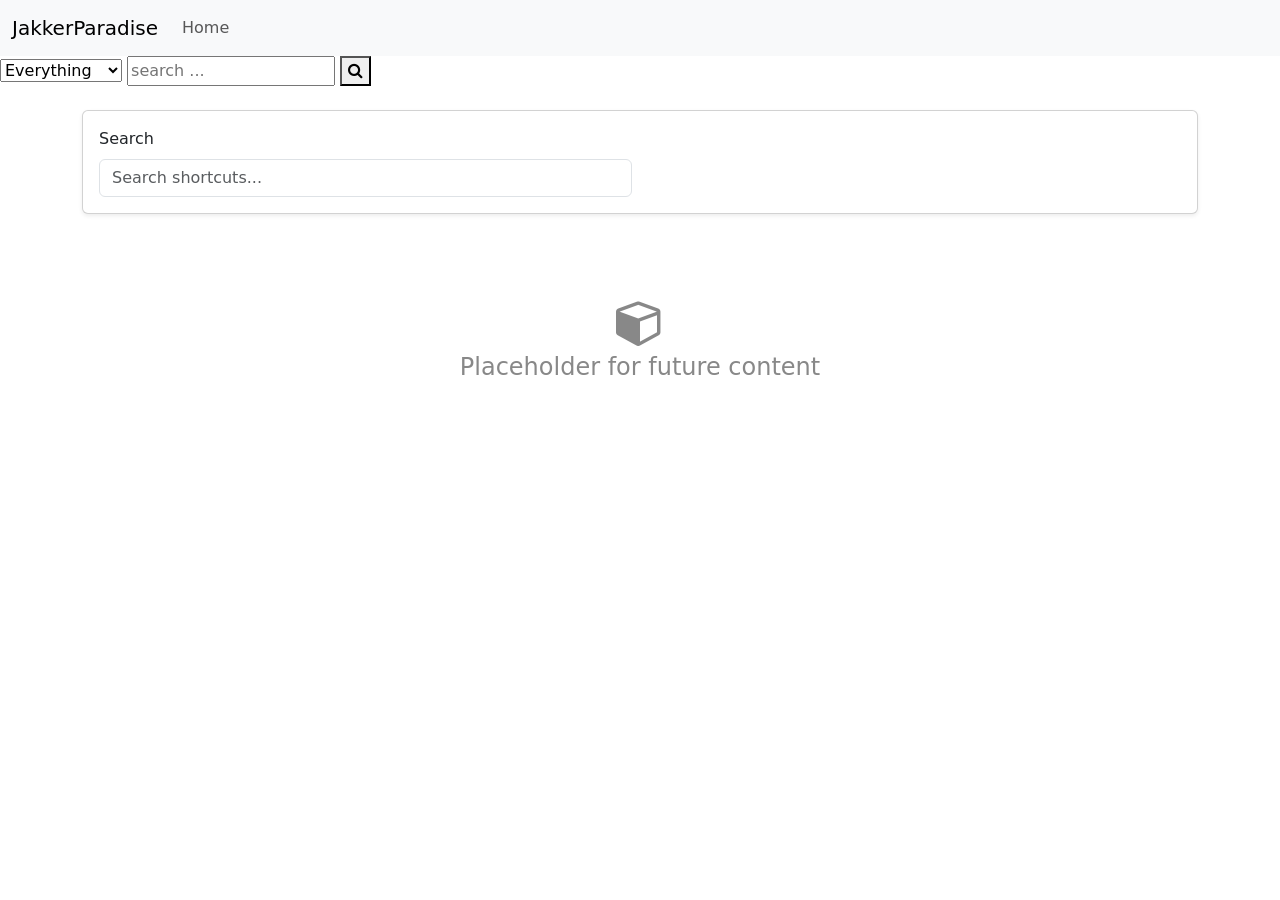
==== index.html @ 9c311c4a "Add files via upload" ====
<!DOCTYPE html>
<html lang="en">

<head>
  <meta charset="UTF-8" />
  <meta name="viewport" content="width=device-width, initial-scale=1.0" />
  <title>Video Finder</title>
  <link rel="stylesheet" href="../style/index.css">
  <link rel="stylesheet" href="https://cdnjs.cloudflare.com/ajax/libs/font-awesome/4.7.0/css/font-awesome.min.css">
  <link rel="preconnect" href="https://fonts.gstatic.com">
  <link href="https://fonts.googleapis.com/css2?family=Titillium+Web:ital@1&display=swap" rel="stylesheet">
  <link href="https://cdn.jsdelivr.net/npm/bootstrap@5.0.2/dist/css/bootstrap.min.css" rel="stylesheet"
    integrity="sha384-EVSTQN3/azprG1Anm3QDgpJLIm9Nao0Yz1ztcQTwFspd3yD65VohhpuuCOmLASjC" crossorigin="anonymous">
</head>

<body>


  <header>
<nav class="navbar navbar-expand-lg navbar-light bg-light">
  <div class="container-fluid">
    <a class="navbar-brand brand" href="../index.html">JakkerParadise</a>
    <button class="navbar-toggler" type="button" data-bs-toggle="collapse" data-bs-target="#mainNav"
      aria-controls="mainNav" aria-expanded="false" aria-label="Toggle navigation">
      <span class="navbar-toggler-icon"></span>
    </button>
    <div class="collapse navbar-collapse" id="mainNav">
      <ul class="navbar-nav me-auto mb-2 mb-lg-0 nav-list">
        <li class="nav-item"><a class="nav-link" href="../index.html">Home</a></li>
      </ul>
    </div>
  </div>
</nav>
<div class="search-box">
  <div>
    <select name="" id="">
      <option value="Everything">Everything</option>
      <option value="Titles">Titles</option>
      <option value="Descriptions">Descriptions</option>
    </select>
    <input type="text" name="q" placeholder="search ...">
    <button><i class="fa fa-search"></i></button>
  </div>
</div>
</header>

  <main class="container mt-4">
    <div class="card shadow-sm mb-4">
      <div class="card-body">
        <div class="row g-3 align-items-end">
          <div class="col-md-6">
            <label for="searchInput" class="form-label">Search</label>
            <input type="text" class="form-control" id="searchInput" placeholder="Search shortcuts..." />
          </div>
        </div>
      </div>
    </div>
    <div class="placeholder-content" style="text-align:center;padding:60px 0;color:#888;font-size:1.5rem;">
      <i class="fa fa-cube" style="font-size:3rem;"></i>
      <div>Placeholder for future content</div>
    </div>
  </main>

  <!-- Placeholder: scripts for shortcut search can be added here -->
</body>

</html>
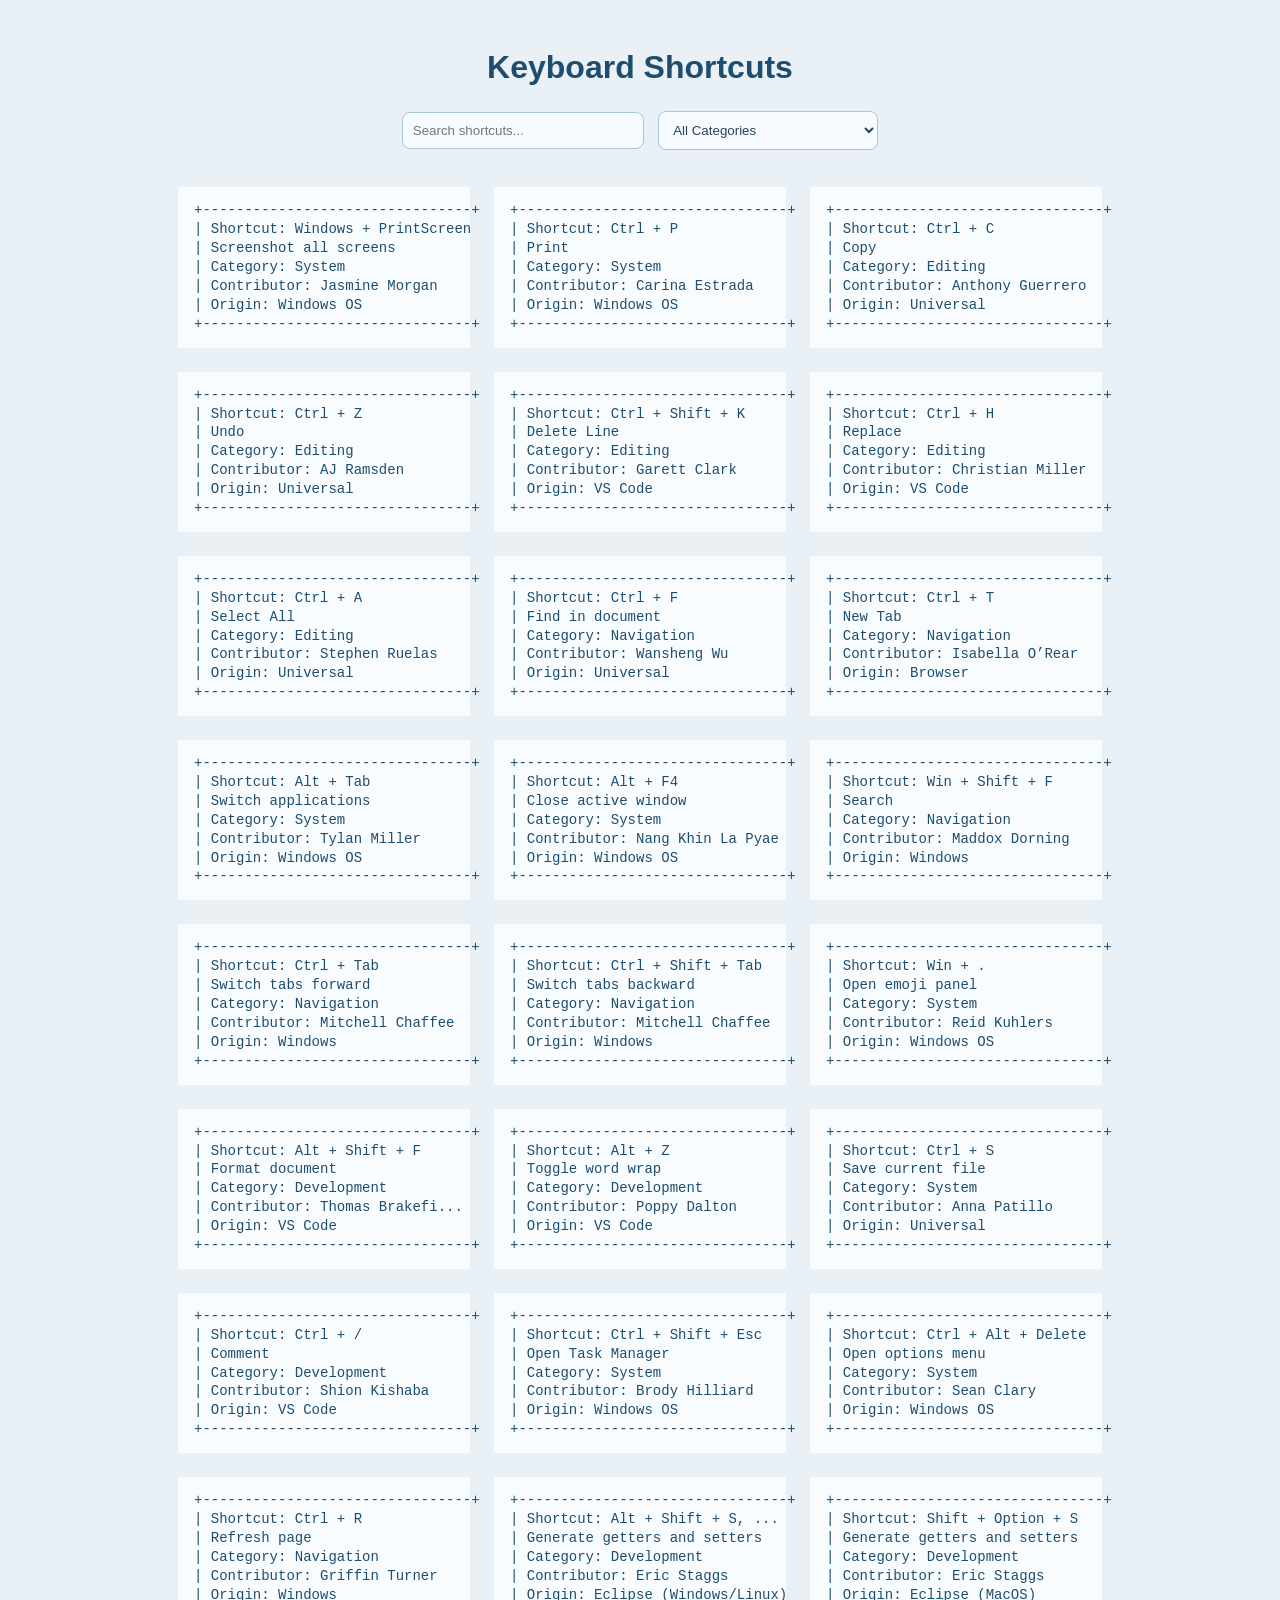
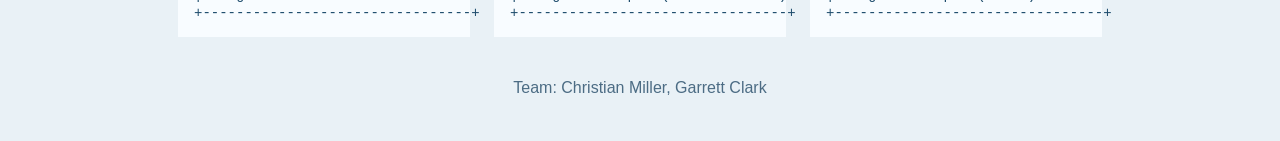
==== commit 1bff6dd4: "Add files via upload" ====
--- a/index.html
+++ b/index.html
@@ -2,67 +2,36 @@
 <html lang="en">
 
 <head>
-  <meta charset="UTF-8" />
-  <meta name="viewport" content="width=device-width, initial-scale=1.0" />
-  <title>Video Finder</title>
-  <link rel="stylesheet" href="../style/index.css">
-  <link rel="stylesheet" href="https://cdnjs.cloudflare.com/ajax/libs/font-awesome/4.7.0/css/font-awesome.min.css">
-  <link rel="preconnect" href="https://fonts.gstatic.com">
-  <link href="https://fonts.googleapis.com/css2?family=Titillium+Web:ital@1&display=swap" rel="stylesheet">
-  <link href="https://cdn.jsdelivr.net/npm/bootstrap@5.0.2/dist/css/bootstrap.min.css" rel="stylesheet"
-    integrity="sha384-EVSTQN3/azprG1Anm3QDgpJLIm9Nao0Yz1ztcQTwFspd3yD65VohhpuuCOmLASjC" crossorigin="anonymous">
+    <meta charset="UTF-8">
+    <title>Keyboard Shortcuts Finder</title>
+    <link rel="stylesheet" href="styles/style.css">
 </head>
 
 <body>
 
+    <h1> Keyboard Shortcuts</h1>
 
-  <header>
-<nav class="navbar navbar-expand-lg navbar-light bg-light">
-  <div class="container-fluid">
-    <a class="navbar-brand brand" href="../index.html">JakkerParadise</a>
-    <button class="navbar-toggler" type="button" data-bs-toggle="collapse" data-bs-target="#mainNav"
-      aria-controls="mainNav" aria-expanded="false" aria-label="Toggle navigation">
-      <span class="navbar-toggler-icon"></span>
-    </button>
-    <div class="collapse navbar-collapse" id="mainNav">
-      <ul class="navbar-nav me-auto mb-2 mb-lg-0 nav-list">
-        <li class="nav-item"><a class="nav-link" href="../index.html">Home</a></li>
-      </ul>
+    <!-- Search + Filter -->
+    <div class="controls">
+        <input type="text" id="searchInput" placeholder="Search shortcuts...">
+
+        <select id="categoryFilter">
+            <option value="all">All Categories</option>
+            <option value="Editing">Editing</option>
+            <option value="Navigation">Navigation</option>
+            <option value="System">System</option>
+        </select>
     </div>
-  </div>
-</nav>
-<div class="search-box">
-  <div>
-    <select name="" id="">
-      <option value="Everything">Everything</option>
-      <option value="Titles">Titles</option>
-      <option value="Descriptions">Descriptions</option>
-    </select>
-    <input type="text" name="q" placeholder="search ...">
-    <button><i class="fa fa-search"></i></button>
-  </div>
-</div>
-</header>
 
-  <main class="container mt-4">
-    <div class="card shadow-sm mb-4">
-      <div class="card-body">
-        <div class="row g-3 align-items-end">
-          <div class="col-md-6">
-            <label for="searchInput" class="form-label">Search</label>
-            <input type="text" class="form-control" id="searchInput" placeholder="Search shortcuts..." />
-          </div>
-        </div>
-      </div>
-    </div>
-    <div class="placeholder-content" style="text-align:center;padding:60px 0;color:#888;font-size:1.5rem;">
-      <i class="fa fa-cube" style="font-size:3rem;"></i>
-      <div>Placeholder for future content</div>
-    </div>
-  </main>
+    <!-- Results -->
+    <div id="results"></div>
 
-  <!-- Placeholder: scripts for shortcut search can be added here -->
+    <!-- Team Members -->
+    <footer>
+        <p>Team: Christian Miller, Garrett Clark</p>
+    </footer>
+
+    <script src="scripts/script.js"></script>
 </body>
 
-</html>
-
+</html>
--- a/styles/style.css
+++ b/styles/style.css
@@ -0,0 +1,67 @@
+body {
+    font-family: Arial, sans-serif;
+    background: #e9f1f6;
+    color: #233645;
+    text-align: center;
+    padding: 20px;
+}
+
+h1 {
+    margin-bottom: 20px;
+    color: #1f4d6d;
+}
+
+.controls {
+    margin-bottom: 20px;
+}
+
+input,
+select {
+    padding: 10px;
+    margin: 5px;
+    width: 220px;
+    border: 1px solid #a8c5d7;
+    border-radius: 8px;
+    background: #f7fbff;
+    color: #23455a;
+}
+
+#results {
+    display: flex;
+    flex-wrap: wrap;
+    justify-content: center;
+}
+
+.card {
+    background: #f8fcff;
+    border: none;
+    padding: 14px 16px;
+    margin: 12px;
+    width: 260px;
+}
+
+.ascii-card {
+    margin: 0;
+    font-family: "Courier New", monospace;
+    font-size: 14px;
+    line-height: 1.35;
+    text-align: left;
+    white-space: pre;
+    color: #1f4d6d;
+}
+
+.shortcut {
+    font-weight: bold;
+    color: #1f5777;
+}
+
+.category {
+    color: #5a7f96;
+    font-size: 12px;
+    margin-top: 8px;
+}
+
+footer p {
+    color: #4c6c84;
+    margin-top: 30px;
+}
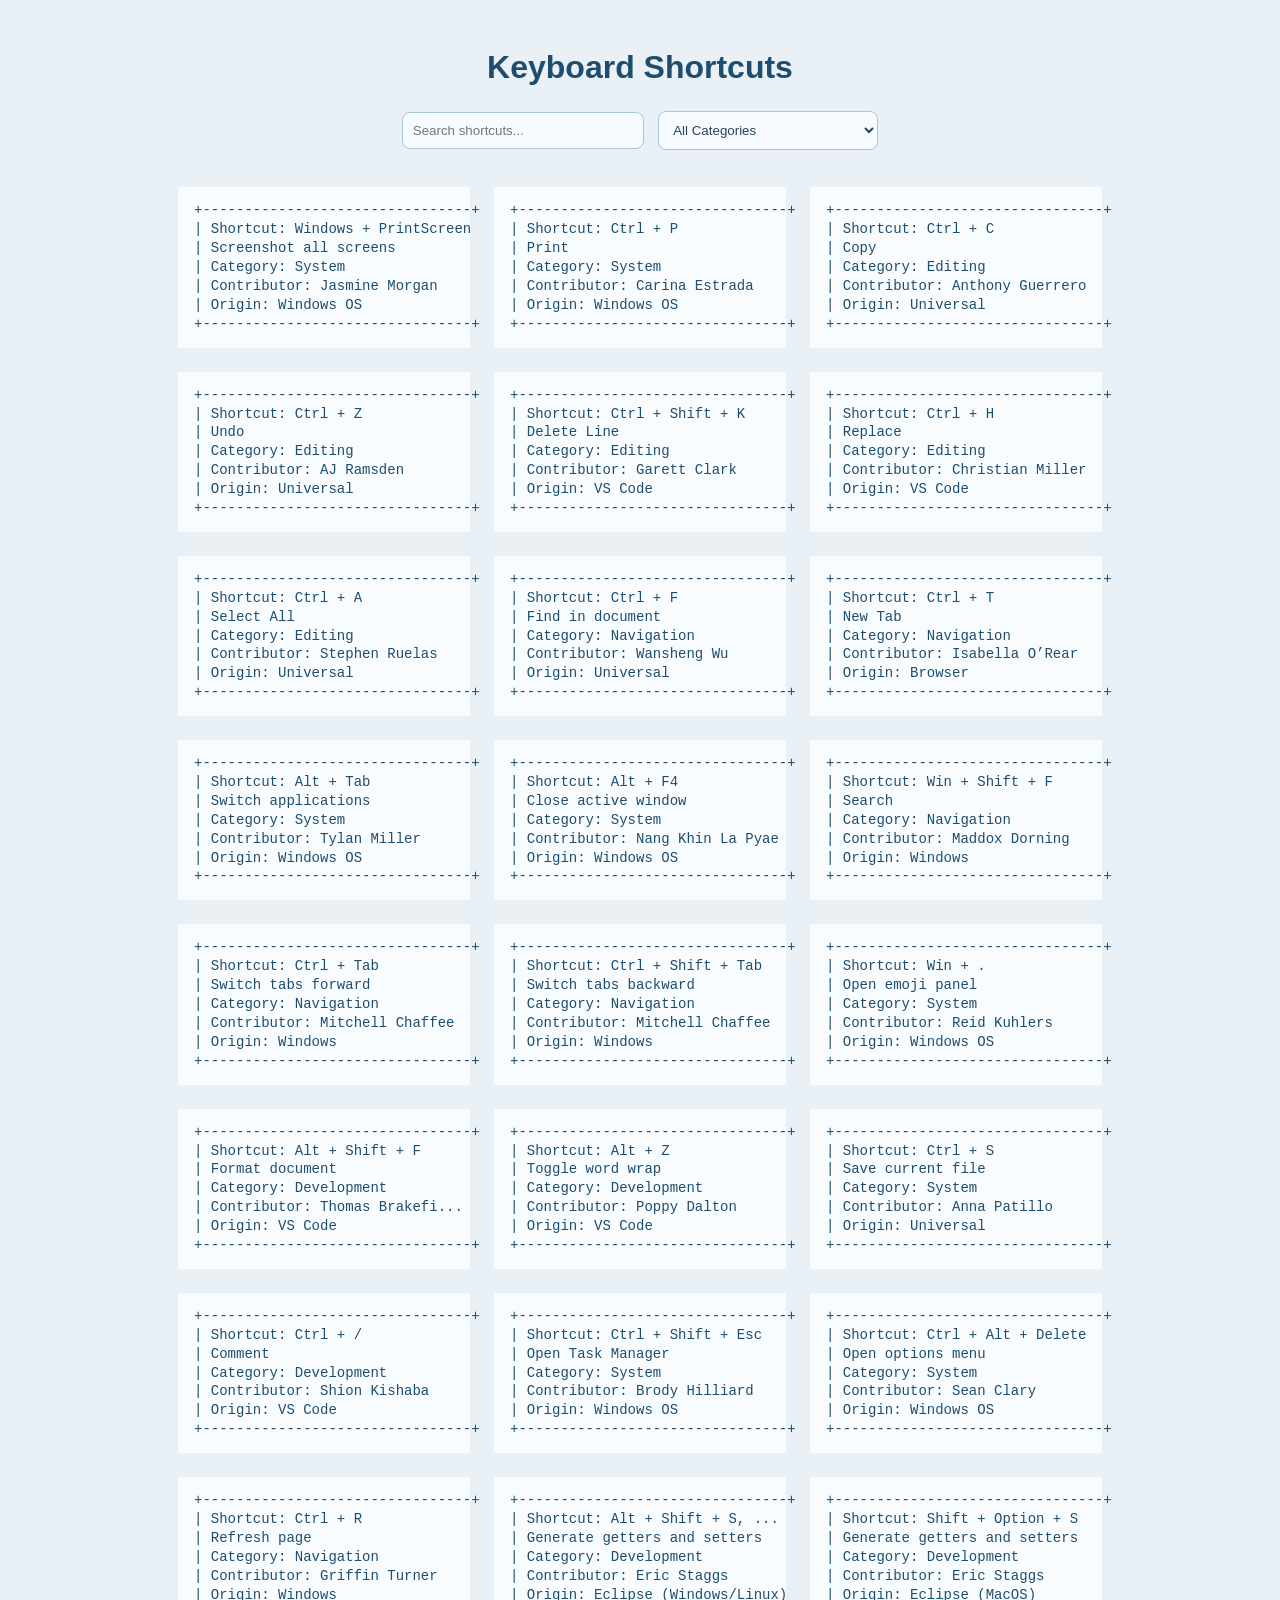
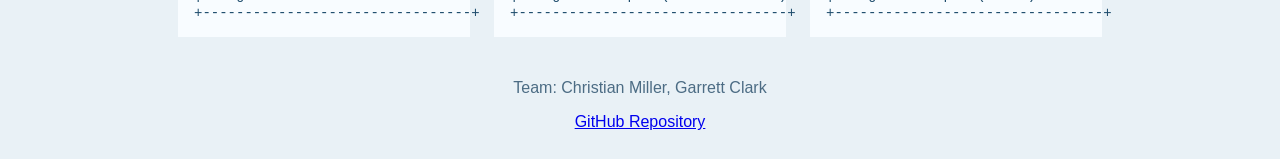
==== commit f82fed0f: "Add GitHub repository link to footer Added a link to the GitHub repository in the footer." ====
--- a/index.html
+++ b/index.html
@@ -29,9 +29,10 @@
     <!-- Team Members -->
     <footer>
         <p>Team: Christian Miller, Garrett Clark</p>
+        <a href="https://github.com/BasedBroski/team-project/tree/main">GitHub Repository</a>
     </footer>
 
     <script src="scripts/script.js"></script>
 </body>
 
-</html>+</html>
